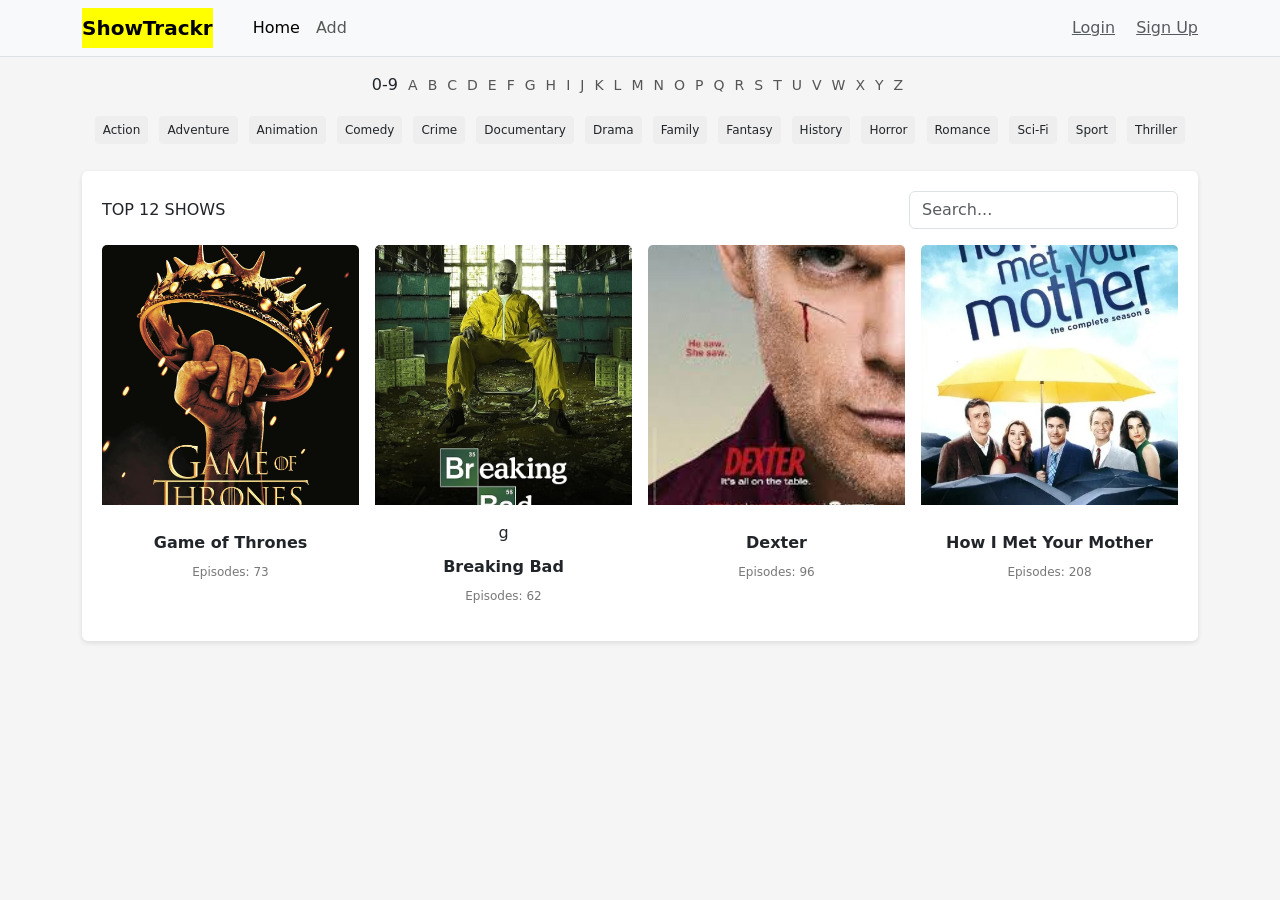
==== index.html @ 3cf1d921 "file name changed" ====
<!DOCTYPE html>
<html lang="en">
<head>
  <meta charset="UTF-8">
  <title>ShowTracker - </title>
  <meta name="viewport" content="width=device-width, initial-scale=1">

  <!-- Bootstrap -->
  <link href="https://cdn.jsdelivr.net/npm/bootstrap@5.3.0/dist/css/bootstrap.min.css" rel="stylesheet">
<link rel="stylesheet" href="style2.css">
  
</head>
<body>

<!-- Navbar -->
<nav class="navbar navbar-expand-lg navbar-light bg-light border-bottom">
  <div class="container">
    <a class="navbar-brand" href="#">ShowTrackr</a>

    <div class="collapse navbar-collapse">
      <ul class="navbar-nav ms-3">
        <li class="nav-item"><a class="nav-link active" href="#">Home</a></li>
        <li class="nav-item"><a class="nav-link" href="add.html">Add</a></li>
      </ul>
    </div>

    <div>
      <a href="login.html" class="me-3 text-muted">Login</a>
      <a href="signup.html" class="text-muted">Sign Up</a>
    </div>
  </div>
</nav>

<!-- Alphabet Filter -->
<div class="container text-center mt-3 alphabet">
  <div>
    0-9
    <script>
      for (let i = 65; i <= 90; i++) {
        document.write('<a href="#">' + String.fromCharCode(i) + '</a>');
      }
    </script>
  </div>
</div>

<!-- Categories -->
<div class="container text-center mt-3 categories">
  <span>Action</span>
  <span>Adventure</span>
  <span>Animation</span>
  <span>Comedy</span>
  <span>Crime</span>
  <span>Documentary</span>
  <span>Drama</span>
  <span>Family</span>
  <span>Fantasy</span>
  <span>History</span>
  <span>Horror</span>
  <span>Romance</span>
  <span>Sci-Fi</span>
  <span>Sport</span>
  <span>Thriller</span>
</div>

<!-- Main Section -->
<div class="container mt-4">
  <div class="section-box">

    <!-- Header Row -->
    <div class="d-flex justify-content-between align-items-center mb-3">
      <h6 class="mb-0">TOP 12 SHOWS</h6>
      <input type="text" class="form-control w-25" placeholder="Search...">
    </div>

    <!-- Cards -->
    <div class="row g-3">

      <!-- Card 1 -->
      <div class="col-md-3">
        <div class="card">
          <img src="/assets/Games -of-Thrones.avif" alt="this is image" class="card-img-top">
          <div class="card-body text-center">
            <div class="card-title">Game of Thrones</div>
            <div class="card-text">Episodes: 73</div>
          </div>
        </div>
      </div>

      <!-- Card 2 -->
      <div class="col-md-3">
        <div class="card">
          <img src="/assets/Breaking-Bad.jpg"alt="this is image" class="card-img-top">
          <div class="card-body text-center">g
            <div class="card-title">Breaking Bad</div>
            <div class="card-text">Episodes: 62</div>
          </div>
        </div>
      </div>

      <!-- Card 3 -->
      <div class="col-md-3">
        <div class="card">
          <img src="/assets/Dexter.jpg" alt="this is image" class="card-img-top">
          <div class="card-body text-center">
            <div class="card-title">Dexter</div>
            <div class="card-text">Episodes: 96</div>
          </div>
        </div>
      </div>

      <!-- Card 4 -->
      <div class="col-md-3">
        <div class="card">
          <img src="/assets/how-i-met-your-mother.webp"alt="this is image" class="card-img-top">
          <div class="card-body text-center">
            <div class="card-title">How I Met Your Mother</div>
            <div class="card-text">Episodes: 208</div>
          </div>
        </div>
      </div>

    </div>
  </div>
</div>

</body>
</html>
---- style2.css ----
body {
      background-color: #f5f5f5;
    }

    /* Header */
    .navbar-brand {
      font-weight: bold;
      color:black ;
      background-color: yellow;
    }

    /* Alphabet filter */
    .alphabet a {
      margin: 0 5px;
      text-decoration: none;
      color: #555;
      font-size: 14px;
    }

    .alphabet a:hover {
      color: #000;
      font-weight: bold;
    }

    /* Categories */
    .categories span {
      margin: 3px;
      font-size: 12px;
      background: #eee;
      padding: 5px 8px;
      border-radius: 4px;
      display: inline-block;
      cursor: pointer;
    }

    .categories span:hover {
      background: #ddd;
    }

    /* Card styling */
    .card {
      border: none;
      transition: 0.3s;
    }

    .card:hover {
      transform: translateY(-5px);
    }

    .card img {
      height: 260px;
      object-fit: cover;
    }

    .card-title {
      font-size: 16px;
      font-weight: 600;
      margin-top: 10px;
    }

    .card-text {
      font-size: 12px;
      color: #777;
    }

    /* Section box */
    .section-box {
      background: #fff;
      padding: 20px;
      border-radius: 6px;
      box-shadow: 0 2px 5px rgba(0,0,0,0.1);
    }
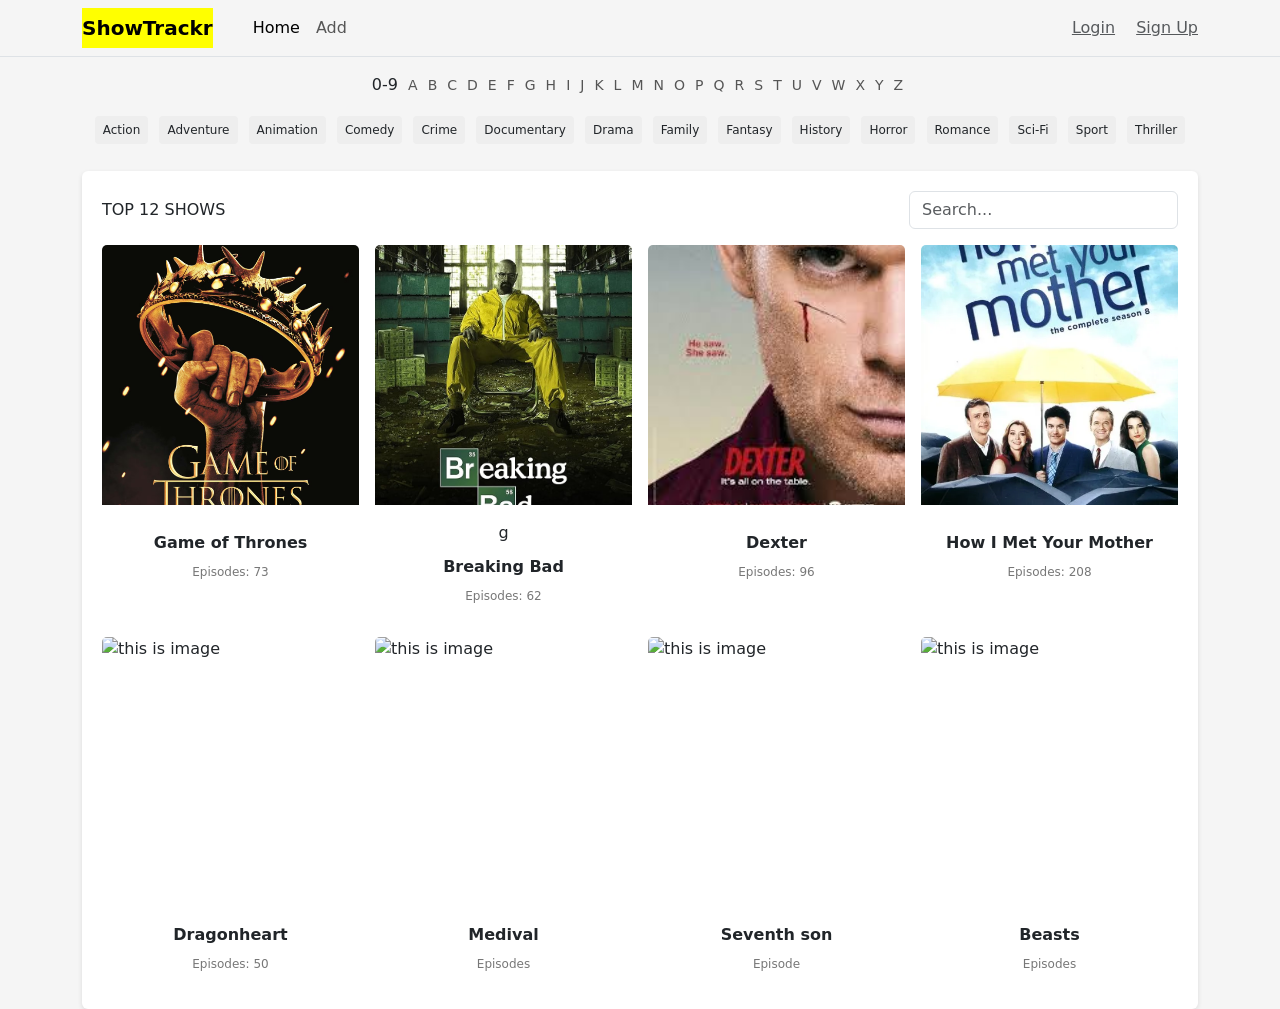
==== commit 08274645: "add" ====
--- a/index.html
+++ b/index.html
@@ -2,18 +2,18 @@
 <html lang="en">
 <head>
   <meta charset="UTF-8">
-  <title>ShowTracker - </title>
+  <title>ShowTrackr </title>
   <meta name="viewport" content="width=device-width, initial-scale=1">
 
   <!-- Bootstrap -->
   <link href="https://cdn.jsdelivr.net/npm/bootstrap@5.3.0/dist/css/bootstrap.min.css" rel="stylesheet">
-<link rel="stylesheet" href="style2.css">
+<link rel="stylesheet" href="style.css">
   
 </head>
 <body>
 
 <!-- Navbar -->
-<nav class="navbar navbar-expand-lg navbar-light bg-light border-bottom">
+<nav class="navbar navbar-expand-lg navbar-light  border-bottom">
   <div class="container">
     <a class="navbar-brand" href="#">ShowTrackr</a>
 
@@ -119,6 +119,50 @@
         </div>
       </div>
 
+      <!-- Card 5 -->
+      <div class="col-md-3">
+        <div class="card">
+          <img src="/assets/assets/Dragonheart.jpg"alt="this is image" class="card-img-top">
+          <div class="card-body text-center">
+            <div class="card-title">Dragonheart</div>
+            <div class="card-text">Episodes: 50</div>
+          </div>
+        </div>
+      </div>
+
+
+      <!-- Card 6 -->
+      <div class="col-md-3">
+        <div class="card">
+          <img src="/assets/assets/medival.jpg"alt="this is image" class="card-img-top">
+          <div class="card-body text-center">
+            <div class="card-title">Medival</div>
+            <div class="card-text">Episodes</div>
+          </div>
+        </div>
+      </div>
+
+      <!-- Card 7 -->
+      <div class="col-md-3">
+        <div class="card">
+          <img src="/assets/assets/Seventh_Son_Poster.jpg"alt="this is image" class="card-img-top">
+          <div class="card-body text-center">
+            <div class="card-title">Seventh son</div>
+            <div class="card-text">Episode </div>
+          </div>
+        </div>
+      </div>
+
+      <!-- Card 8 -->
+      <div class="col-md-3">
+        <div class="card">
+          <img src="/assets/assets/beasts.jpg"alt="this is image" class="card-img-top">
+          <div class="card-body text-center">
+            <div class="card-title">Beasts</div>
+            <div class="card-text">Episodes</div>
+          </div>
+        </div>
+      </div>
     </div>
   </div>
 </div>
--- a/style.css
+++ b/style.css
@@ -0,0 +1,75 @@
+
+    body {
+      background-color: #f5f5f5;
+    }
+
+    /* Header */
+    .navbar-brand {
+      font-weight: bold;
+      color:black ;
+      background-color: yellow;
+    }
+
+    /* Alphabet filter */
+    .alphabet a {
+      margin: 0 5px;
+      text-decoration: none;
+      color: #555;
+      font-size: 14px;
+    }
+
+    .alphabet a:hover {
+      color: #000;
+      font-weight: bold;
+    }
+
+    /* Categories */
+    .categories span {
+      margin: 3px;
+      font-size: 12px;
+      background: #eee;
+      padding: 5px 8px;
+      border-radius: 4px;
+      display: inline-block;
+      cursor: pointer;
+    }
+
+    .categories span:hover {
+      background: #ddd;
+    }
+
+    /* Card styling */
+    .card {
+      border: none;
+      transition: 0.3s;
+    }
+
+    .card:hover {
+      transform: translateY(-5px);
+    }
+
+    .card img {
+      height: 260px;
+      object-fit: cover;
+    }
+
+    .card-title {
+      font-size: 16px;
+      font-weight: 600;
+      margin-top: 10px;
+    }
+
+    .card-text {
+      font-size: 12px;
+      color: #777;
+    }
+
+    /* Section box */
+    .section-box {
+      background: #fff;
+      padding: 20px;
+      border-radius: 6px;
+      box-shadow: 0 2px 5px rgba(0,0,0,0.1);
+    }
+
+  
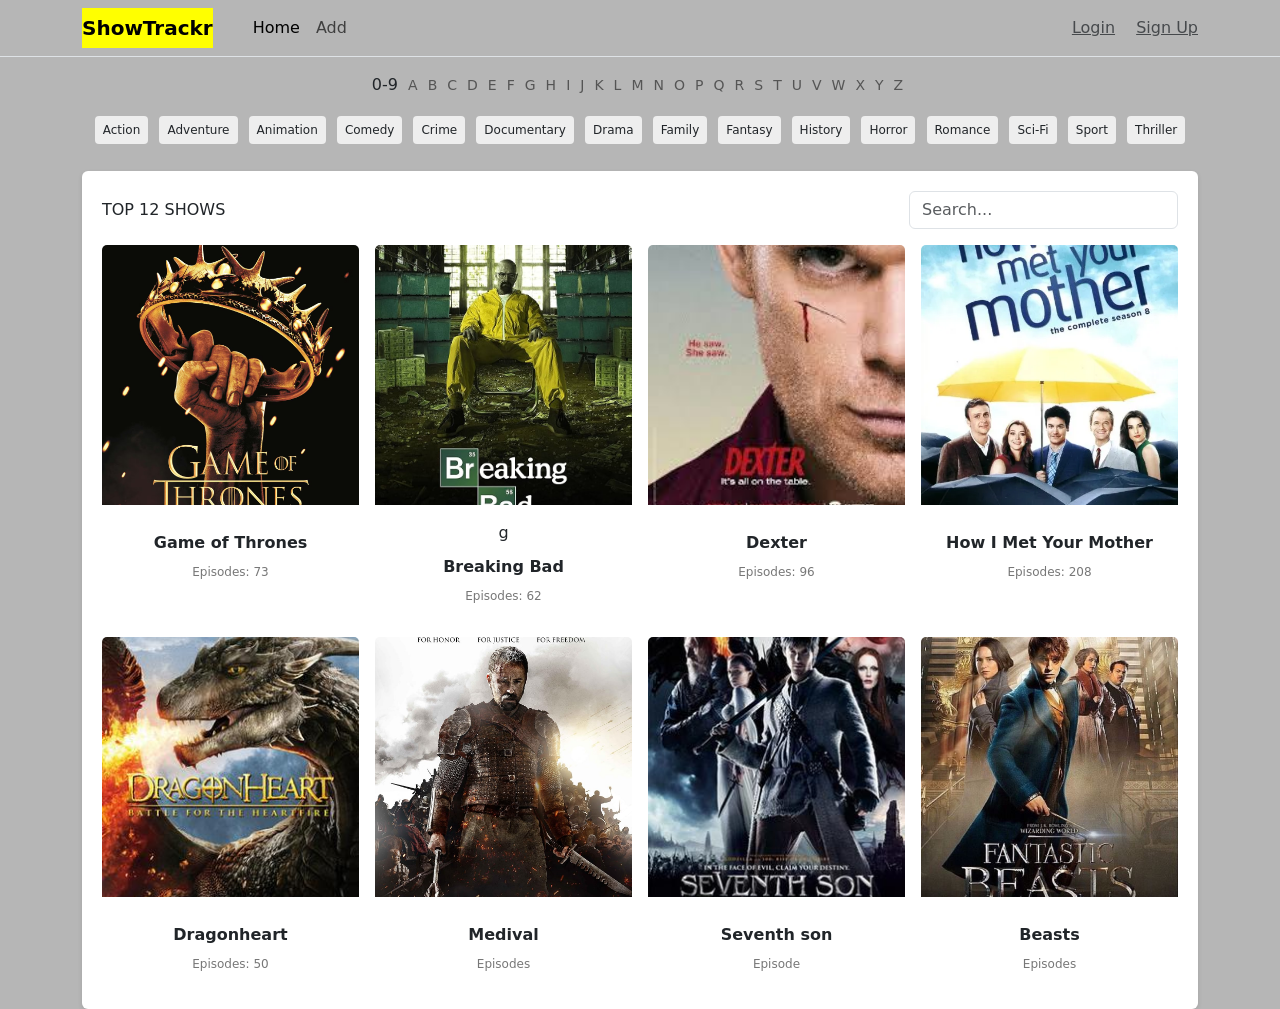
==== commit 91d8e0e6: "add changes" ====
--- a/index.html
+++ b/index.html
@@ -73,12 +73,12 @@
     </div>
 
     <!-- Cards -->
-    <div class="row g-3">
+    <div class="row g-3" id="shows container">
 
       <!-- Card 1 -->
       <div class="col-md-3">
         <div class="card">
-          <img src="/assets/Games -of-Thrones.avif" alt="this is image" class="card-img-top">
+          <img id="showImage" src="/assets/Games -of-Thrones.avif" alt="this is image" class="card-img-top">
           <div class="card-body text-center">
             <div class="card-title">Game of Thrones</div>
             <div class="card-text">Episodes: 73</div>
@@ -89,7 +89,7 @@
       <!-- Card 2 -->
       <div class="col-md-3">
         <div class="card">
-          <img src="/assets/Breaking-Bad.jpg"alt="this is image" class="card-img-top">
+          <img id="showImage" src="/assets/Breaking-Bad.jpg"alt="this is image" class="card-img-top">
           <div class="card-body text-center">g
             <div class="card-title">Breaking Bad</div>
             <div class="card-text">Episodes: 62</div>
@@ -100,7 +100,7 @@
       <!-- Card 3 -->
       <div class="col-md-3">
         <div class="card">
-          <img src="/assets/Dexter.jpg" alt="this is image" class="card-img-top">
+          <img id="showImage" src="/assets/Dexter.jpg" alt="this is image" class="card-img-top">
           <div class="card-body text-center">
             <div class="card-title">Dexter</div>
             <div class="card-text">Episodes: 96</div>
@@ -111,7 +111,7 @@
       <!-- Card 4 -->
       <div class="col-md-3">
         <div class="card">
-          <img src="/assets/how-i-met-your-mother.webp"alt="this is image" class="card-img-top">
+          <img id="showImage" src="/assets/how-i-met-your-mother.webp"alt="this is image" class="card-img-top">
           <div class="card-body text-center">
             <div class="card-title">How I Met Your Mother</div>
             <div class="card-text">Episodes: 208</div>
@@ -122,7 +122,7 @@
       <!-- Card 5 -->
       <div class="col-md-3">
         <div class="card">
-          <img src="/assets/assets/Dragonheart.jpg"alt="this is image" class="card-img-top">
+          <img id="showImage" src="/assets/Dragonheart.jpg"alt="this is image" class="card-img-top">
           <div class="card-body text-center">
             <div class="card-title">Dragonheart</div>
             <div class="card-text">Episodes: 50</div>
@@ -134,7 +134,7 @@
       <!-- Card 6 -->
       <div class="col-md-3">
         <div class="card">
-          <img src="/assets/assets/medival.jpg"alt="this is image" class="card-img-top">
+          <img id="showImage" src="/assets/medival.jpg"alt="this is image" class="card-img-top">
           <div class="card-body text-center">
             <div class="card-title">Medival</div>
             <div class="card-text">Episodes</div>
@@ -145,7 +145,7 @@
       <!-- Card 7 -->
       <div class="col-md-3">
         <div class="card">
-          <img src="/assets/assets/Seventh_Son_Poster.jpg"alt="this is image" class="card-img-top">
+          <img id="showImage" src="/assets/Seventh_Son_Poster.jpg"alt="this is image" class="card-img-top">
           <div class="card-body text-center">
             <div class="card-title">Seventh son</div>
             <div class="card-text">Episode </div>
@@ -156,7 +156,7 @@
       <!-- Card 8 -->
       <div class="col-md-3">
         <div class="card">
-          <img src="/assets/assets/beasts.jpg"alt="this is image" class="card-img-top">
+          <img id="showImage" src="/assets/beasts.jpg"alt="this is image" class="card-img-top">
           <div class="card-body text-center">
             <div class="card-title">Beasts</div>
             <div class="card-text">Episodes</div>
@@ -166,6 +166,7 @@
     </div>
   </div>
 </div>
-
+<script src="data.js"></script>
+<script src="home.js"></script>
 </body>
 </html>
--- a/style.css
+++ b/style.css
@@ -1,6 +1,6 @@
 
     body {
-      background-color: #f5f5f5;
+      background-color:rgb(182, 182, 182);
     }
 
     /* Header */
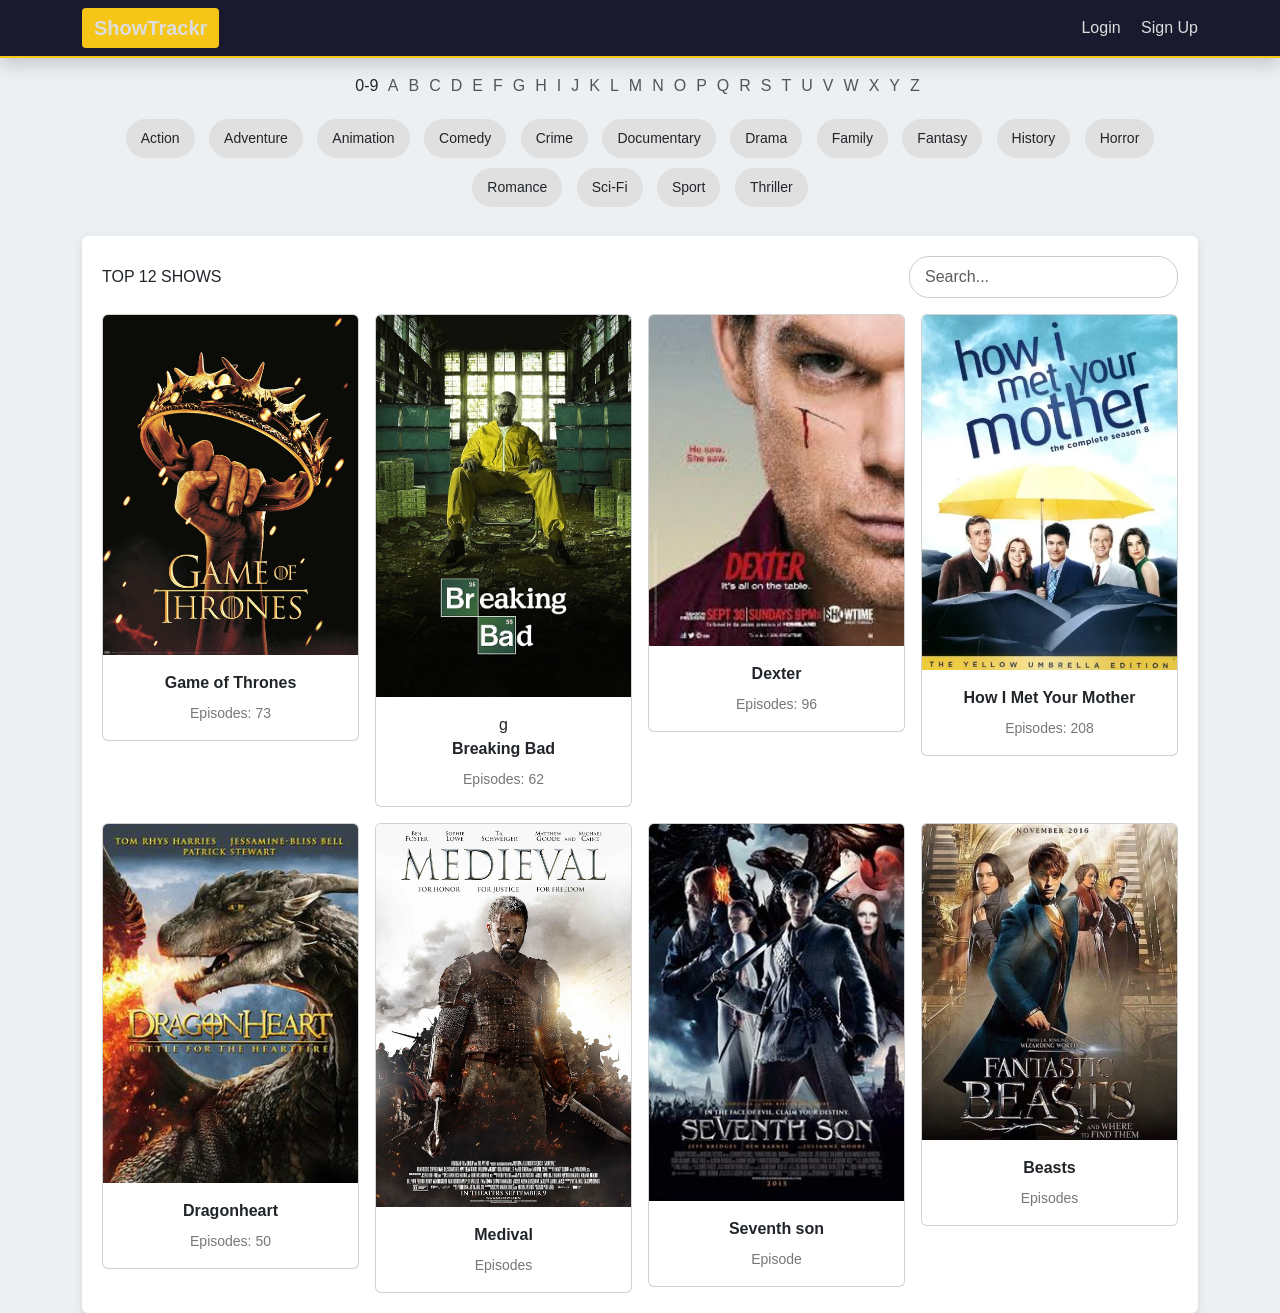
==== commit 11619f2d: "add changes" ====
--- a/index.html
+++ b/index.html
@@ -7,13 +7,17 @@
 
   <!-- Bootstrap -->
   <link href="https://cdn.jsdelivr.net/npm/bootstrap@5.3.0/dist/css/bootstrap.min.css" rel="stylesheet">
-<link rel="stylesheet" href="style.css">
+<link rel="stylesheet" href="CSS/style.css">
   
 </head>
 <body>
 
+
+  <!-- Navigation -->
+   <header class="shadow">
+
 <!-- Navbar -->
-<nav class="navbar navbar-expand-lg navbar-light  border-bottom">
+<nav class="navbar" style="background:#1a1a2e; border-bottom:2px solid #f5c518;">
   <div class="container">
     <a class="navbar-brand" href="#">ShowTrackr</a>
 
@@ -30,6 +34,7 @@
     </div>
   </div>
 </nav>
+</header>
 
 <!-- Alphabet Filter -->
 <div class="container text-center mt-3 alphabet">
@@ -76,7 +81,7 @@
     <div class="row g-3" id="shows container">
 
       <!-- Card 1 -->
-      <div class="col-md-3">
+      <div class="col-md-3" id="showsContainer">
         <div class="card">
           <img id="showImage" src="/assets/Games -of-Thrones.avif" alt="this is image" class="card-img-top">
           <div class="card-body text-center">
@@ -87,7 +92,7 @@
       </div>
 
       <!-- Card 2 -->
-      <div class="col-md-3">
+      <div class="col-md-3" id="showsContainer">
         <div class="card">
           <img id="showImage" src="/assets/Breaking-Bad.jpg"alt="this is image" class="card-img-top">
           <div class="card-body text-center">g
@@ -98,7 +103,7 @@
       </div>
 
       <!-- Card 3 -->
-      <div class="col-md-3">
+      <div class="col-md-3" id="showsContainer">
         <div class="card">
           <img id="showImage" src="/assets/Dexter.jpg" alt="this is image" class="card-img-top">
           <div class="card-body text-center">
@@ -109,7 +114,7 @@
       </div>
 
       <!-- Card 4 -->
-      <div class="col-md-3">
+      <div class="col-md-3" id="showsContainer">
         <div class="card">
           <img id="showImage" src="/assets/how-i-met-your-mother.webp"alt="this is image" class="card-img-top">
           <div class="card-body text-center">
@@ -120,7 +125,7 @@
       </div>
 
       <!-- Card 5 -->
-      <div class="col-md-3">
+      <div class="col-md-3" id="showsContainer">
         <div class="card">
           <img id="showImage" src="/assets/Dragonheart.jpg"alt="this is image" class="card-img-top">
           <div class="card-body text-center">
@@ -132,7 +137,7 @@
 
 
       <!-- Card 6 -->
-      <div class="col-md-3">
+     <div class="col-md-3" id="showsContainer">
         <div class="card">
           <img id="showImage" src="/assets/medival.jpg"alt="this is image" class="card-img-top">
           <div class="card-body text-center">
@@ -143,7 +148,7 @@
       </div>
 
       <!-- Card 7 -->
-      <div class="col-md-3">
+     <div class="col-md-3" id="showsContainer">
         <div class="card">
           <img id="showImage" src="/assets/Seventh_Son_Poster.jpg"alt="this is image" class="card-img-top">
           <div class="card-body text-center">
@@ -154,7 +159,7 @@
       </div>
 
       <!-- Card 8 -->
-      <div class="col-md-3">
+      <div class="col-md-3" id="showsContainer">
         <div class="card">
           <img id="showImage" src="/assets/beasts.jpg"alt="this is image" class="card-img-top">
           <div class="card-body text-center">
--- a/CSS/style.css
+++ b/CSS/style.css
@@ -0,0 +1,232 @@
+/* =========================
+   GLOBAL
+========================= */
+body {
+  background: #ecf0f3;
+  font-family: 'Segoe UI', Tahoma, Geneva, Verdana, sans-serif;
+}
+
+/* =========================
+   NAVBAR
+========================= */
+.navbar {
+  background: #1a1a2e !important;
+  border-bottom: 2px solid #f5c518;
+}
+
+.navbar-brand {
+  background: #f5c518;
+  color: #1a1a2e !important;
+  font-weight: bold;
+  padding: 5px 12px;
+  border-radius: 4px;
+}
+
+.navbar a {
+  color: #ddd !important;
+}
+
+.navbar a:hover {
+  color: #fff !important;
+}
+
+/* =========================
+   ALPHABET FILTER
+========================= */
+.alphabet a {
+  margin: 0 5px;
+  color: #555;
+  text-decoration: none;
+  font-weight: 500;
+}
+
+.alphabet a:hover {
+  color: #000;
+  text-decoration: underline;
+}
+
+/* =========================
+   CATEGORY FILTER
+========================= */
+.categories span {
+  display: inline-block;
+  margin: 5px;
+  padding: 8px 14px;
+  border-radius: 20px;
+  background:#e0e0e0;
+  cursor: pointer;
+  font-size: 14px;
+  transition: all 0.2s ease;
+  border: 1px solid transparent;
+}
+
+.categories span:hover {
+  background: #1a1a2e;
+  color: #fff;
+}
+
+.categories span.active-category {
+  background: #f5c518;
+  color: #000;
+  font-weight: 600;
+  border: 1px solid #d4a90c;
+}
+
+/* =========================
+   SECTION BOX
+========================= */
+.section-box {
+  background: #fff;
+  padding: 20px;
+  border-radius: 6px;
+  box-shadow: 0 3px 10px rgba(0,0,0,0.1);
+}
+
+/* =========================
+   SHOW CARDS (HOME)
+========================= */
+.show-card {
+  height: 100%;
+  display: flex;
+  flex-direction: column;
+  border-radius: 8px;
+  overflow: hidden;
+  transition: 0.3s;
+  cursor: pointer;
+}
+
+.show-card img {
+  width: 100%;
+  height: 250px;      
+  object-fit: cover;
+  height: 250px;
+  object-fit: cover;
+}
+
+.show-card:hover {
+  transform: translateY(-6px);
+  box-shadow: 0 8px 25px rgba(0,0,0,0.2);
+}
+
+.card-title {
+  font-weight: 600;
+  font-size: 16px;
+}
+
+.card-text {
+  font-size: 14px;
+  color: #777;
+}
+
+/* =========================
+   SEARCH BAR
+========================= */
+input.form-control {
+  border-radius: 20px;
+  padding: 8px 15px;
+  border: 1px solid #ccc;
+}
+
+/* =========================
+   DETAILS PAGE
+========================= */
+.show-img {
+  width: 100%;
+  max-width: 200px;
+  border-radius: 5px;
+}
+
+.rating {
+  color: #e74c3c;
+  font-weight: bold;
+  font-size: 18px;
+}
+
+/* =========================
+   BUTTONS
+========================= */
+.btn-primary {
+  background: #3498db;
+  border: none;
+  border-radius: 20px;
+}
+
+.btn-primary:hover {
+  background: #2c80b4;
+}
+
+.btn-success {
+  border-radius: 20px;
+}
+
+
+.info-bar {
+  background: #d9edf7;
+  padding: 10px;
+  border-radius: 4px;
+  margin-top: 15px;
+  font-size: 14px;
+  color: #31708f;
+}
+
+
+.episodes-box {
+  background: #fff;
+  margin-top: 15px;
+  border-radius: 5px;
+  padding: 15px;
+  box-shadow: 0 3px 10px rgba(0,0,0,0.1);
+}
+
+.episode-item {
+  padding: 10px 0;
+  border-bottom: 1px solid #eee;
+  cursor: pointer;
+}
+
+.episode-item:last-child {
+  border-bottom: none;
+}
+
+.episode-item:hover {
+  background: #f7f7f7;
+}
+
+.episode-title {
+  font-weight: 600;
+}
+
+.episode-meta {
+  font-size: 12px;
+  color: #888;
+}
+
+
+.form-box,
+.login-box,
+.signup-box {
+  background: #fff;
+  padding: 30px;
+  border-radius: 6px;
+  box-shadow: 0 4px 12px rgba(0,0,0,0.1);
+  max-width: 400px;
+  margin: auto;
+}
+
+.form-title,
+.login-title,
+.signup-title {
+  font-weight: bold;
+  margin-bottom: 20px;
+  text-align: center;
+}
+
+
+a {
+  text-decoration: none;
+}
+
+a:hover {
+  text-decoration: underline;
+}
+    
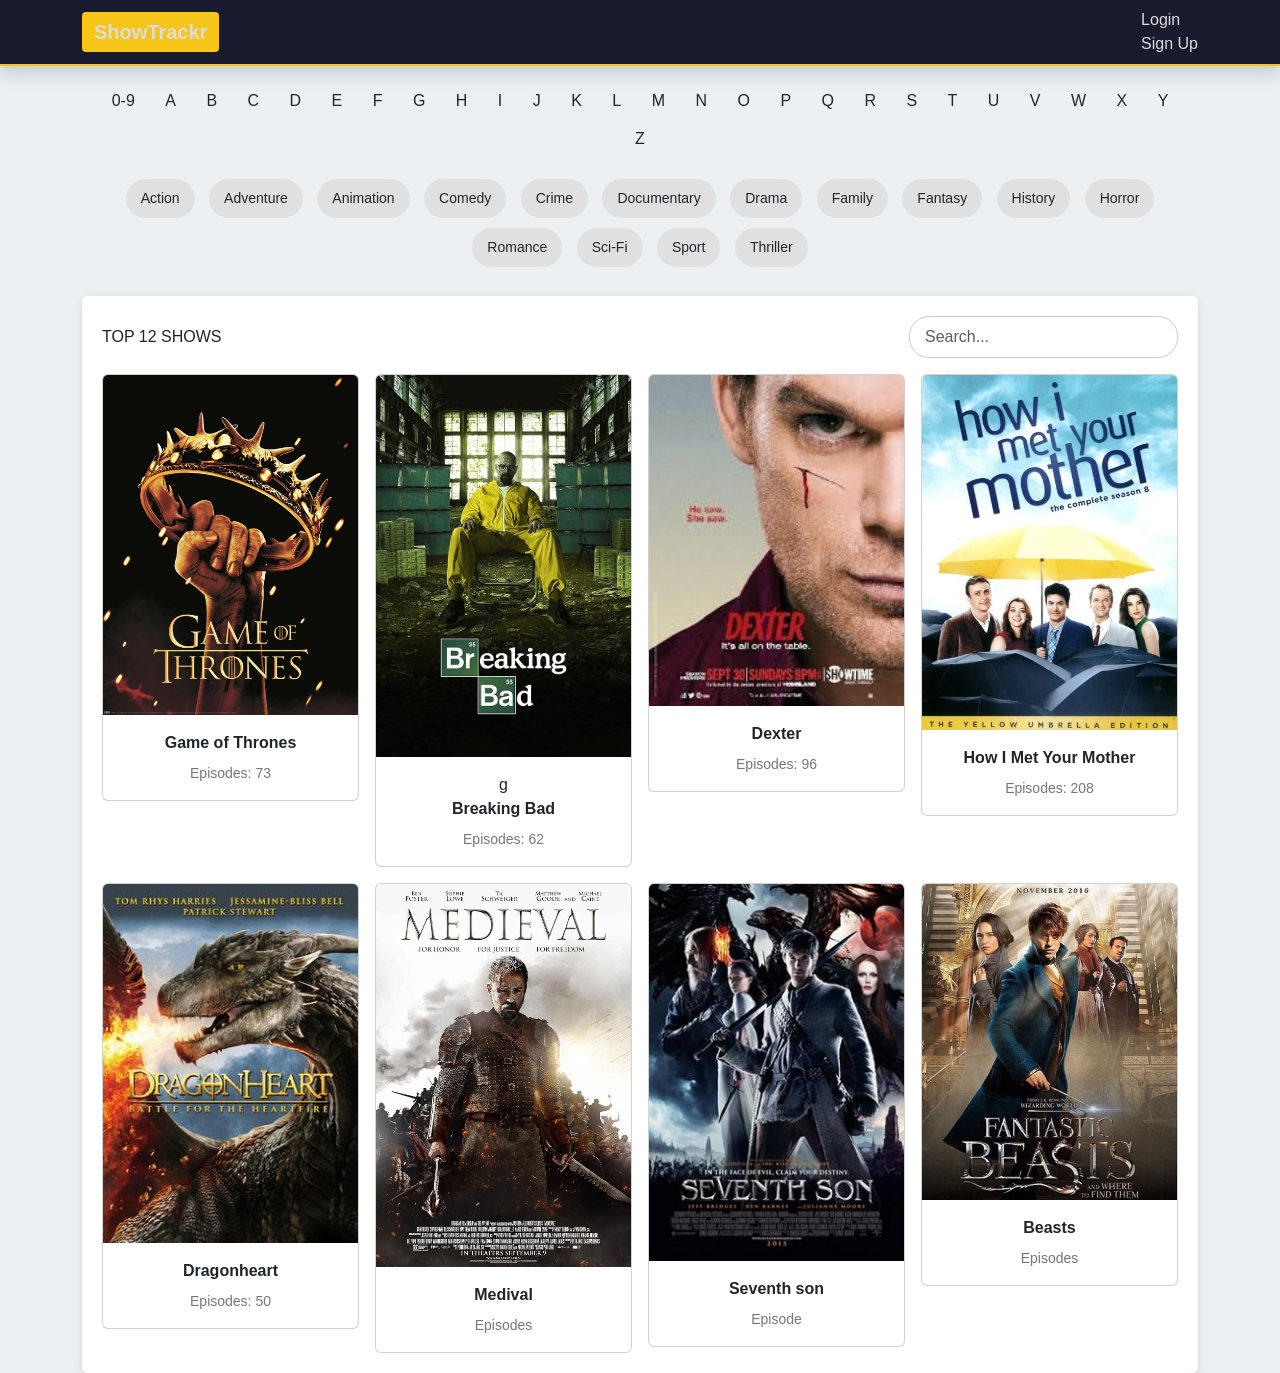
==== commit dcda1795: "button added" ====
--- a/index.html
+++ b/index.html
@@ -23,14 +23,16 @@
 
     <div class="collapse navbar-collapse">
       <ul class="navbar-nav ms-3">
-        <li class="nav-item"><a class="nav-link active" href="#">Home</a></li>
-        <li class="nav-item"><a class="nav-link" href="add.html">Add</a></li>
+        <li class="nav-item"><a class="nav-link p-2 active" href="/index.html">Home</a></li>
+        <li class="nav-item"><a class="nav-link" href="/add.html">Add</a></li>
       </ul>
     </div>
 
     <div>
-      <a href="login.html" class="me-3 text-muted">Login</a>
-      <a href="signup.html" class="text-muted">Sign Up</a>
+      <ul class="navbar-nav ms-3">
+      <li class="nav-item"><a href="login.html" class="me-3 text-muted">Login</a></li>
+      <li class="nav-item"><a href="signup.html" class="text-muted">Sign Up</a></li>
+      </ul>
     </div>
   </div>
 </nav>
@@ -38,14 +40,37 @@
 
 <!-- Alphabet Filter -->
 <div class="container text-center mt-3 alphabet">
-  <div>
-    0-9
-    <script>
-      for (let i = 65; i <= 90; i++) {
-        document.write('<a href="#">' + String.fromCharCode(i) + '</a>');
-      }
-    </script>
-  </div>
+  <!-- Buttons for search  -->
+
+<div class="alphabet">
+<button class="btn">0-9</button>
+<button class="btn">A</button>
+<button class="btn">B</button>
+<button class="btn">C</button>
+<button class="btn">D</button>
+<button class="btn">E</button>
+<button class="btn">F</button>
+<button class="btn">G</button>
+<button class="btn">H</button>
+<button class="btn">I</button>
+<button class="btn">J</button>
+<button class="btn">K</button>
+<button class="btn">L</button>
+<button class="btn">M</button>
+<button class="btn">N</button>
+<button class="btn">O</button>
+<button class="btn">P</button>
+<button class="btn">Q</button>
+<button class="btn">R</button>
+<button class="btn">S</button>
+<button class="btn">T</button>
+<button class="btn">U</button>
+<button class="btn">V</button>
+<button class="btn">W</button>
+<button class="btn" >X</button>
+<button class="btn">Y</button>
+<button class="btn">Z</button>
+</div>
 </div>
 
 <!-- Categories -->
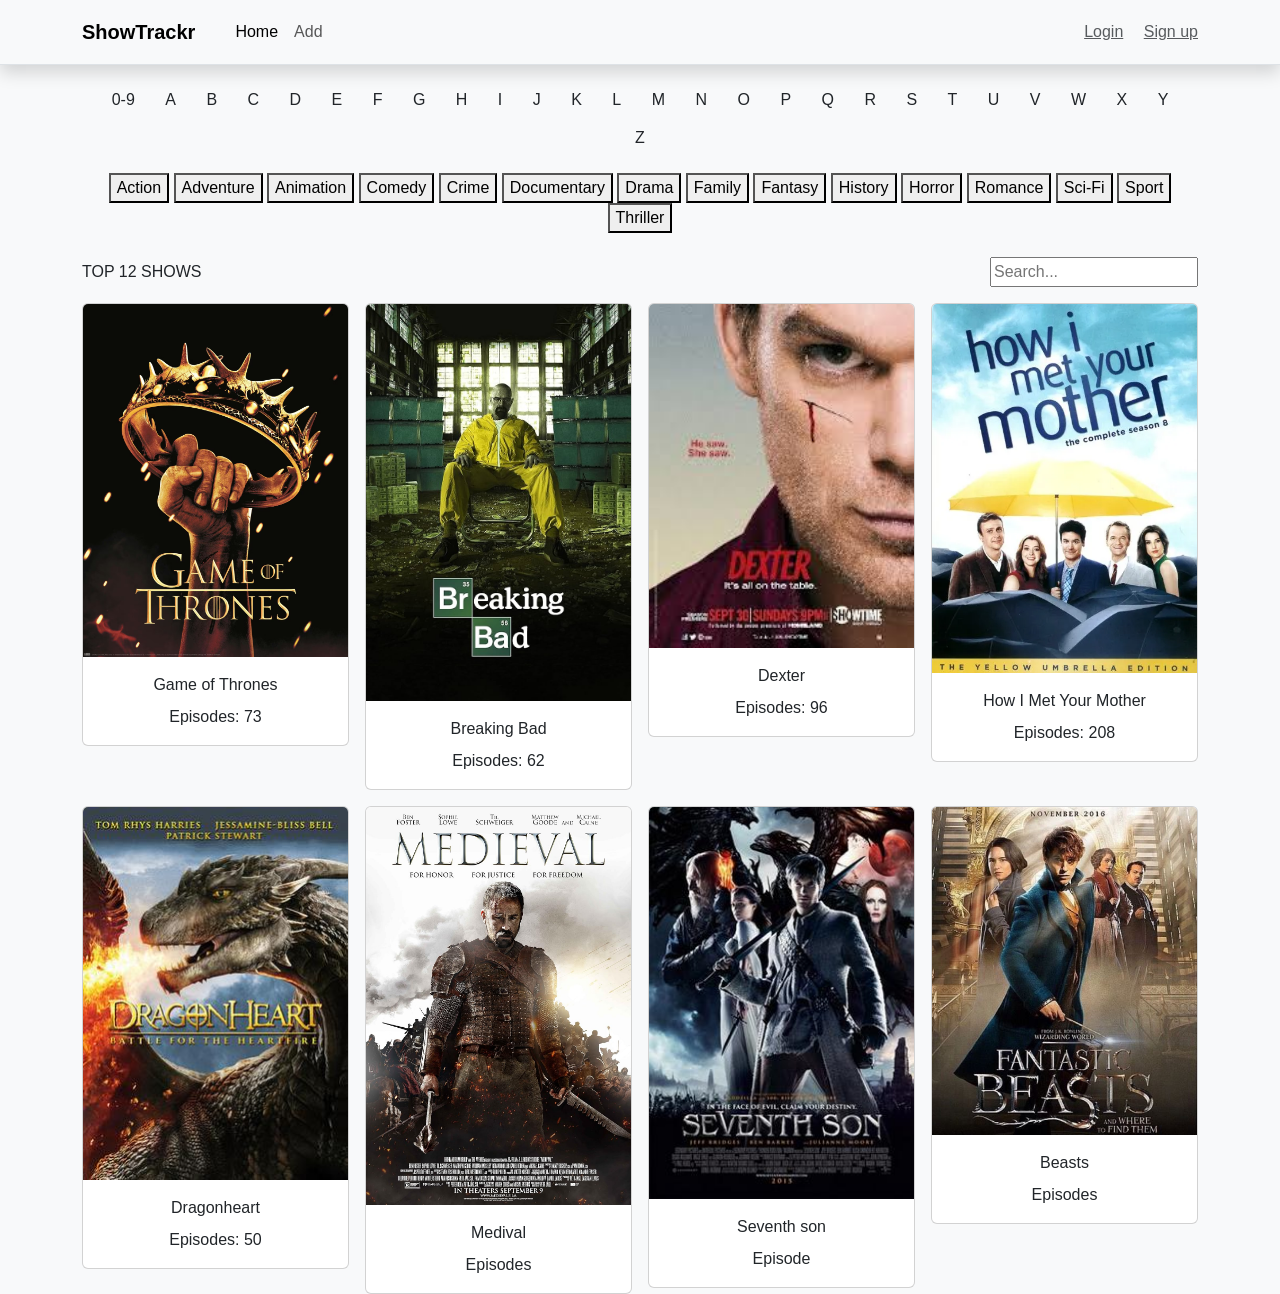
==== commit 326a217d: "add all" ====
--- a/index.html
+++ b/index.html
@@ -17,7 +17,7 @@
    <header class="shadow">
 
 <!-- Navbar -->
-<nav class="navbar" style="background:#1a1a2e; border-bottom:2px solid #f5c518;">
+<nav class="navbar navbar-expand-lg  border-bottom">
   <div class="container">
     <a class="navbar-brand" href="#">ShowTrackr</a>
 
@@ -28,11 +28,13 @@
       </ul>
     </div>
 
-    <div>
-      <ul class="navbar-nav ms-3">
-      <li class="nav-item"><a href="login.html" class="me-3 text-muted">Login</a></li>
-      <li class="nav-item"><a href="signup.html" class="text-muted">Sign Up</a></li>
-      </ul>
+    
+      <div class="ms-auto">
+  <a href="login.html" class="me-3 active
+   text-muted ">Login</a>
+  <a href="signup.html" class="text-muted">Sign up</a>
+</div>
+
     </div>
   </div>
 </nav>
@@ -75,21 +77,21 @@
 
 <!-- Categories -->
 <div class="container text-center mt-3 categories">
-  <span>Action</span>
-  <span>Adventure</span>
-  <span>Animation</span>
-  <span>Comedy</span>
-  <span>Crime</span>
-  <span>Documentary</span>
-  <span>Drama</span>
-  <span>Family</span>
-  <span>Fantasy</span>
-  <span>History</span>
-  <span>Horror</span>
-  <span>Romance</span>
-  <span>Sci-Fi</span>
-  <span>Sport</span>
-  <span>Thriller</span>
+  <button>Action</button>
+  <button>Adventure</button>
+  <button>Animation</button>
+  <button>Comedy</button>
+  <button>Crime</button>
+  <button>Documentary</button>
+  <button>Drama</button>
+  <button>Family</button>
+  <button>Fantasy</button>
+  <button>History</button>
+  <button>Horror</button>
+  <button>Romance</button>
+  <button>Sci-Fi</button>
+  <button>Sport</button>
+  <button>Thriller</button>
 </div>
 
 <!-- Main Section -->
@@ -99,7 +101,7 @@
     <!-- Header Row -->
     <div class="d-flex justify-content-between align-items-center mb-3">
       <h6 class="mb-0">TOP 12 SHOWS</h6>
-      <input type="text" class="form-control w-25" placeholder="Search...">
+      <input type="search" class="search" placeholder="Search..." aria-label="search">
     </div>
 
     <!-- Cards -->
@@ -120,7 +122,7 @@
       <div class="col-md-3" id="showsContainer">
         <div class="card">
           <img id="showImage" src="/assets/Breaking-Bad.jpg"alt="this is image" class="card-img-top">
-          <div class="card-body text-center">g
+          <div class="card-body text-center">
             <div class="card-title">Breaking Bad</div>
             <div class="card-text">Episodes: 62</div>
           </div>
@@ -196,7 +198,7 @@
     </div>
   </div>
 </div>
-<script src="data.js"></script>
-<script src="home.js"></script>
+<script src="js/data.js"></script>
+<script src="js/home.js"></script>
 </body>
 </html>
--- a/CSS/style.css
+++ b/CSS/style.css
@@ -1,232 +1,72 @@
-/* =========================
-   GLOBAL
-========================= */
 body {
-  background: #ecf0f3;
-  font-family: 'Segoe UI', Tahoma, Geneva, Verdana, sans-serif;
+  background: #f8f9fa;
+  font-family: Arial;
+  margin: 0;
 }
 
-/* =========================
-   NAVBAR
-========================= */
 .navbar {
-  background: #1a1a2e !important;
-  border-bottom: 2px solid #f5c518;
+  padding: 12px 0;
 }
 
 .navbar-brand {
-  background: #f5c518;
-  color: #1a1a2e !important;
   font-weight: bold;
-  padding: 5px 12px;
-  border-radius: 4px;
 }
 
-.navbar a {
-  color: #ddd !important;
+/* boxes */
+.signup-box,
+.login-box,
+.form-box {
+  max-width: 400px;
+  margin: auto;
+  background: #fff;
+  padding: 20px;
+  border-radius: 10px;
+  box-shadow: 0 2px 10px rgba(0,0,0,0.1);
 }
 
-.navbar a:hover {
-  color: #fff !important;
+/* titles */
+.signup-title,
+.login-title,
+.form-title {
+  text-align: center;
+  font-weight: bold;
+  margin-bottom: 20px;
 }
 
-/* =========================
-   ALPHABET FILTER
-========================= */
-.alphabet a {
-  margin: 0 5px;
-  color: #555;
-  text-decoration: none;
-  font-weight: 500;
+/* detail page */
+.show-card {
+  background: white;
+  padding: 20px;
+  border-radius: 10px;
 }
 
-.alphabet a:hover {
-  color: #000;
-  text-decoration: underline;
+.show-img {
+  width: 100%;
+  max-width: 220px;   /* limit size */
+  height: 300px;      /* fixed height */
+  object-fit: cover;  /* crop nicely */
+  border-radius: 12px;
 }
 
-/* =========================
-   CATEGORY FILTER
-========================= */
-.categories span {
-  display: inline-block;
-  margin: 5px;
-  padding: 8px 14px;
-  border-radius: 20px;
-  background:#e0e0e0;
-  cursor: pointer;
-  font-size: 14px;
-  transition: all 0.2s ease;
-  border: 1px solid transparent;
+.rating {
+  color: red;
+  font-weight: bold;
 }
 
-.categories span:hover {
-  background: #1a1a2e;
-  color: #fff;
+/* episodes */
+.episode-item {
+  border-bottom: 1px solid #ddd;
+  padding: 10px;
+  transition: 0.3s;
 }
 
-.categories span.active-category {
-  background: #f5c518;
-  color: #000;
-  font-weight: 600;
-  border: 1px solid #d4a90c;
-}
-
-/* =========================
-   SECTION BOX
-========================= */
-.section-box {
-  background: #fff;
-  padding: 20px;
-  border-radius: 6px;
-  box-shadow: 0 3px 10px rgba(0,0,0,0.1);
-}
-
-/* =========================
-   SHOW CARDS (HOME)
-========================= */
-.show-card {
-  height: 100%;
-  display: flex;
-  flex-direction: column;
-  border-radius: 8px;
-  overflow: hidden;
-  transition: 0.3s;
+.episode-item:hover {
+  background: #eee;
   cursor: pointer;
 }
 
-.show-card img {
-  width: 100%;
-  height: 250px;      
-  object-fit: cover;
-  height: 250px;
-  object-fit: cover;
-}
-
-.show-card:hover {
-  transform: translateY(-6px);
-  box-shadow: 0 8px 25px rgba(0,0,0,0.2);
-}
-
-.card-title {
-  font-weight: 600;
-  font-size: 16px;
-}
-
-.card-text {
-  font-size: 14px;
-  color: #777;
-}
-
-/* =========================
-   SEARCH BAR
-========================= */
-input.form-control {
-  border-radius: 20px;
-  padding: 8px 15px;
-  border: 1px solid #ccc;
-}
-
-/* =========================
-   DETAILS PAGE
-========================= */
-.show-img {
-  width: 100%;
-  max-width: 200px;
-  border-radius: 5px;
-}
-
-.rating {
-  color: #e74c3c;
-  font-weight: bold;
-  font-size: 18px;
-}
-
-/* =========================
-   BUTTONS
-========================= */
-.btn-primary {
-  background: #3498db;
-  border: none;
-  border-radius: 20px;
-}
-
-.btn-primary:hover {
-  background: #2c80b4;
-}
-
-.btn-success {
-  border-radius: 20px;
-}
 
 
-.info-bar {
-  background: #d9edf7;
-  padding: 10px;
-  border-radius: 4px;
-  margin-top: 15px;
-  font-size: 14px;
-  color: #31708f;
-}
 
 
-.episodes-box {
-  background: #fff;
-  margin-top: 15px;
-  border-radius: 5px;
-  padding: 15px;
-  box-shadow: 0 3px 10px rgba(0,0,0,0.1);
-}
 
-.episode-item {
-  padding: 10px 0;
-  border-bottom: 1px solid #eee;
-  cursor: pointer;
-}
-
-.episode-item:last-child {
-  border-bottom: none;
-}
-
-.episode-item:hover {
-  background: #f7f7f7;
-}
-
-.episode-title {
-  font-weight: 600;
-}
-
-.episode-meta {
-  font-size: 12px;
-  color: #888;
-}
-
-
-.form-box,
-.login-box,
-.signup-box {
-  background: #fff;
-  padding: 30px;
-  border-radius: 6px;
-  box-shadow: 0 4px 12px rgba(0,0,0,0.1);
-  max-width: 400px;
-  margin: auto;
-}
-
-.form-title,
-.login-title,
-.signup-title {
-  font-weight: bold;
-  margin-bottom: 20px;
-  text-align: center;
-}
-
-
-a {
-  text-decoration: none;
-}
-
-a:hover {
-  text-decoration: underline;
-}
-    
